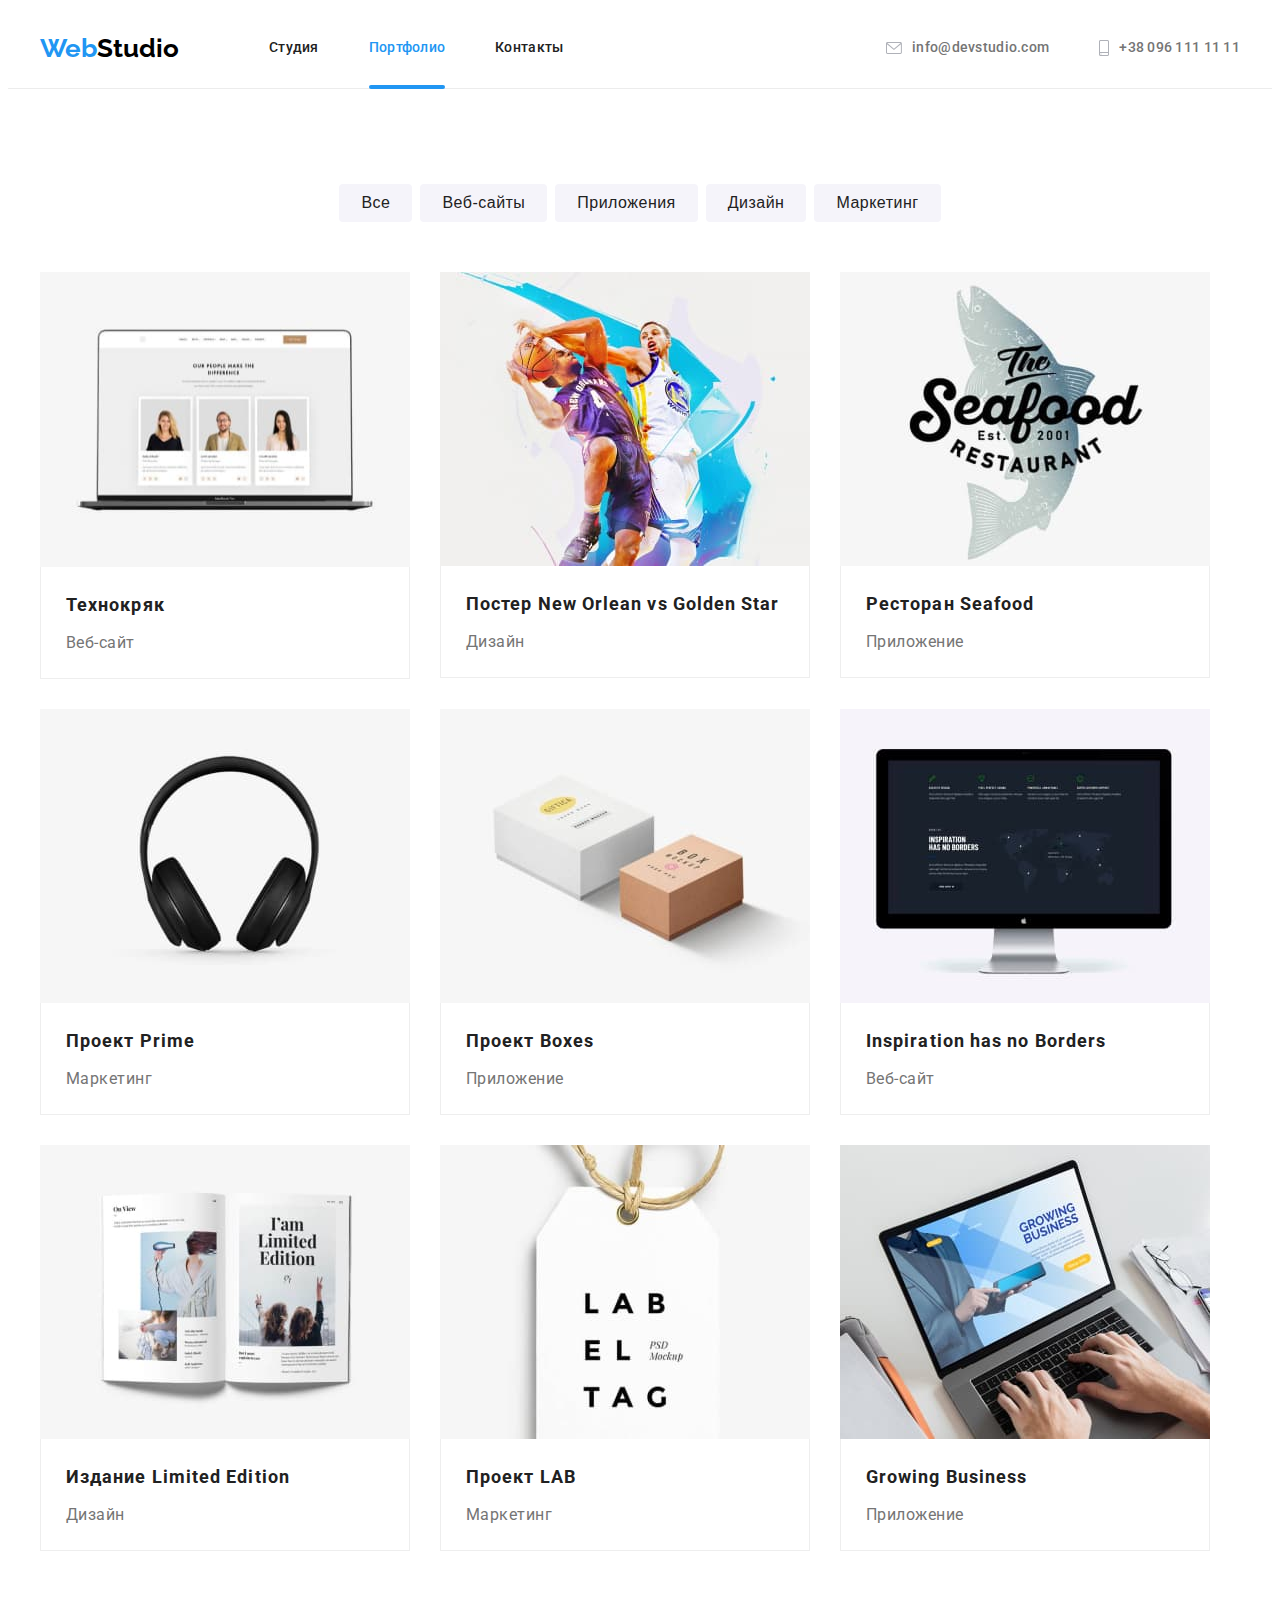
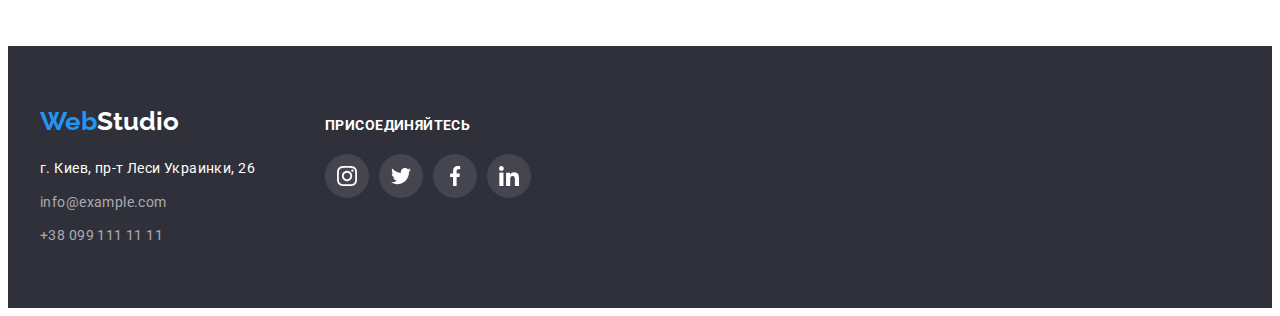
==== portfolio.html @ 3ff61175 "скопировала 5-ую" ====
<!DOCTYPE html>
<html lang="en">

<head>
    <meta charset="UTF-8">
    <meta http-equiv="X-UA-Compatible" content="IE=edge">
    <meta name="viewport" content="width=device-width, initial-scale=1.0">
    <title>WebStudio</title>
    <link rel="preconnect" href="https://fonts.gstatic.com">
    <link rel="stylesheet" href="https://cdnjs.cloudflare.com/ajax/libs/modern-normalize/1.0.0/modern-normalize.min.css" integrity="sha512-ISS7cAi1PEhQ8jnbJpJZMd29NlhNj4AWYyLOSp2CE/CsHxTCu+r+t0D2yoJudVrd0/8fTVPUVDzY5Tvli75u/g==" crossorigin="anonymous" />
    <link href="https://fonts.googleapis.com/css2?family=Raleway:wght@700&family=Roboto:wght@400;500;700;900&display=swap" rel="stylesheet">
    <link rel="stylesheet" href="./css/styles.css">
</head>

<body>
    <header class="header">
        <div class="navigation container">
            <nav>
                <ul class="list navigation">
                    <li><a class="logo link" lang="en" href="./index.html">Web<span class="logo-dark">Studio</span></a></li>
                    <li class="menu-left-side"><a class="link nav" href="./index.html">Студия</a></li>
                    <li class="menu-left-side"><a class="link current nav" href="./portfolio.html">Портфолио</a></li>
                    <li class="menu-left-side"><a class="link nav" href="">Контакты</a></li>
                </ul>
            </nav>
            <ul class="list navigation contacts">
                <li class="menu">

                    <a class="link upper-contacts" href="mailto:info@devstudio.com"> <svg width="16" height="12">
                        <use href="./images/sprite.svg#icon-envelope"></use>
                    </svg> <span class="text-nav">info@devstudio.com</span></a>
                </li>
                <li class="menu">

                    <a class="link upper-contacts" href="tel:+380961111111"><svg width="10" height="16">
                        <use href="./images/sprite.svg#icon-smartphone"></use>
                    </svg><span class="text-nav">+38 096 111 11 11</span></a></li>
            </ul>

        </div>

    </header>
    <main>
        <section class="portfolio-section">
            <div class="container">
                <h1 class="visually-hidden">Наши работы</h1>
                <ul class="btn-list list">
                    <li class="btn-list-item"><button class="filter-button" type="button">Все</button></li>
                    <li class="btn-list-item"><button class="filter-button" type="button">Веб-сайты</button></li>
                    <li class="btn-list-item"><button class="filter-button" type="button">Приложения</button></li>
                    <li class="btn-list-item"><button class="filter-button" type="button">Дизайн</button></li>
                    <li class="btn-list-item"><button class="filter-button" type="button">Маркетинг</button></li>
                </ul>
                <ul class="case-list list">
                    <li>
                        <a href="" class="por-card link">
                            <div class="overlay-wrap">
                                <p class="overlay-porcard">Технокряк это современная площадка распространения коронавируса. Компании используют эту платформу для цифрового шпионажа и атак на защищённые сервера конкурентов.</p>
                                <img src="./images/portfolio/img.jpg" width="370" height="295" alt="сайт с карточками про людей">
                            </div>
                            <div class="card-capture">
                                <h2 class="card-header-portfolio">Технокряк</h2>
                                <p class="card-text-portfolio">Веб-сайт</p>
                            </div>
                        </a>

                    </li>
                    <li>
                        <a href="" class="por-card link">
                            <div class="overlay-wrap">
                                <p class="overlay-porcard">Lorem ipsum dolor sit amet consectetur adipisicing elit. Amet totam perspiciatis laboriosam fuga voluptates.</p>
                                <img src="./images/portfolio/img-1.jpg" width="370" alt="двое играют в баскетбол">

                            </div>
                            <div class="card-capture">
                                <h2 class="card-header-portfolio">Постер New Orlean vs Golden Star</h2>
                                <p class="card-text-portfolio">Дизайн</p>
                            </div>
                        </a>

                    </li>
                    <li>
                        <a href="" class="por-card link">
                            <div class="overlay-wrap">
                                <p class="overlay-porcard">Lorem ipsum dolor sit amet consectetur adipisicing elit. Amet totam perspiciatis laboriosam fuga voluptates.</p>
                                <img src="./images/portfolio/img-2.jpg" width="370" alt="логотип с рыбой на заднем плане">
                            </div>
                            <div class="card-capture">
                                <h2 class="card-header-portfolio">Ресторан Seafood</h2>
                                <p class="card-text-portfolio">Приложение</p>
                            </div>
                        </a>

                    </li>
                    <li>
                        <a href="" class="por-card link">
                            <div class="overlay-wrap">
                                <p class="overlay-porcard">Lorem, ipsum dolor sit amet consectetur adipisicing elit. Tenetur obcaecati sunt laboriosam pariatur dolorem quaerat facilis quasi totam voluptates explicabo, aliquid debitis quod quia nobis nihil reprehenderit nostrum
                                    labore? Eligendi!</p>
                                <img src="./images/portfolio/img-3.jpg" width="370" alt="наушники">
                            </div>
                            <div class="card-capture">
                                <h2 class="card-header-portfolio">Проект Prime</h2>
                                <p class="card-text-portfolio">Маркетинг</p>
                            </div>
                        </a>

                    </li>
                    <li>
                        <a href="" class="por-card link">
                            <div class="overlay-wrap">
                                <p class="overlay-porcard">Lorem ipsum dolor sit amet consectetur, adipisicing elit. Labore accusantium, commodi perferendis doloremque, perspiciatis vero adipisci quam maiores eum ipsam repellendus doloribus quibusdam! Sed recusandae distinctio
                                    est voluptatem in a?</p>
                                <img src="./images/portfolio/img-4.jpg" width="370" alt="две коробки картонные">
                            </div>
                            <div class="card-capture">
                                <h2 class="card-header-portfolio">Проект Boxes</h2>
                                <p class="card-text-portfolio">Приложение</p>
                            </div>
                        </a>

                    </li>
                    <li>
                        <a href="" class="por-card link">
                            <div class="overlay-wrap">
                                <p class="overlay-porcard">Lorem, ipsum dolor sit amet consectetur adipisicing elit. Tenetur obcaecati sunt laboriosam pariatur dolorem quaerat facilis quasi totam voluptates explicabo, aliquid debitis quod quia nobis nihil reprehenderit nostrum</p>
                                <img src="./images/portfolio/img-5.jpg" width="370" alt="монитор с сайтом в темной теме">
                            </div>
                            <div class="card-capture">
                                <h2 class="card-header-portfolio">Inspiration has no Borders</h2>
                                <p class="card-text-portfolio">Веб-сайт</p>
                            </div>
                        </a>

                    </li>
                    <li>
                        <a href="" class="por-card link">
                            <div class="overlay-wrap">
                                <p class="overlay-porcard">Lorem, ipsum dolor sit amet consectetur adipisicing elit. Tenetur obcaecati sunt laboriosam pariatur dolorem quaerat facilis quasi totam voluptates explicabo, aliquid debitis quod quia nobis nihil reprehenderit nostrum
                                    labore? Eligendi!</p>
                                <img src="./images/portfolio/img-6.jpg" width="370" alt="глянцевый журнал">
                            </div>
                            <div class="card-capture">
                                <h2 class="card-header-portfolio">Издание Limited Edition</h2>
                                <p class="card-text-portfolio">Дизайн</p>
                            </div>
                        </a>


                    </li>
                    <li>
                        <a href="" class="por-card link">
                            <div class="overlay-wrap">
                                <p class="overlay-porcard">Lorem, ipsum dolor sit amet consectetur adipisicing elit. Tenetur obcaecati sunt laboriosam pariatur dolorem quaerat facilis quasi totam voluptates explicabo, aliquid debitis quod quia nobis nihil reprehenderit nostrum
                                    labore? Eligendi!</p>
                                <img src="./images/portfolio/img-7.jpg" width="370" alt="бирка с надписью лейбл">
                            </div>
                            <div class="card-capture">
                                <h2 class="card-header-portfolio">Проект LAB</h2>
                                <p class="card-text-portfolio">Маркетинг</p>
                            </div>
                        </a>


                    </li>
                    <li>
                        <a href="" class="por-card link">
                            <div class="overlay-wrap">
                                <p class="overlay-porcard">Lorem, ipsum dolor sit amet consectetur adipisicing elit. Tenetur obcaecati sunt laboriosam pariatur dolorem quaerat facilis quasi totam voluptates explicabo, aliquid debitis quod quia nobis nihil reprehenderit nostrum
                                    labore? Eligendi!</p>
                                <img src="./images/portfolio/img-8.jpg" width="370" alt="ноутбук и руки">

                            </div>
                            <div class="card-capture">
                                <h2 class="card-header-portfolio">Growing Business</h2>
                                <p class="card-text-portfolio">Приложение</p>
                            </div>
                        </a>

                    </li>
                </ul>
            </div>

        </section>
    </main>
    <footer class="footer-section">
        <div class="footer-position container">
            <div class="right-footer">
                <a lang="en" class="logo-down link" href="./index.html">Web<span class="logo-light">Studio</span></a>
                <address class="general-adress">
            <ul class="list ">
                <li class="address-item"><a class="link address" href="https://goo.gl/maps/BEkhHuZWLyBjJodx8" target="_blank" rel="noreferrer noopenerr" >г. Киев, пр-т Леси Украинки, 26</a></li>
                <li class="address-item"><a class="link bottom-contacts" href="mailto:info@example.com">info@example.com</a></li>
                <li class="address-item"><a class="link bottom-contacts" href="tel:+380991111111">+38 099 111 11 11</a></li>
            </ul>
                </address>
            </div>


            <div class="side-footer">
                <p class="call-action">Присоединяйтесь</p>
                <ul class="list socials-list-footer">
                    <li class="socials-footer-item">
                        <a href="" class="socials-icon-item-footer"><svg class="socials-icon" width="20" height="20"><use href="./images/sprite.svg#icon-instagram "></use></svg>
                        </a>
                    </li>
                    <li class="socials-footer-item">
                        <a href="" class="socials-icon-item-footer"><svg class="socials-icon" width="20" height="20"><use href="./images/sprite.svg#icon-twitter "></use></svg>
                        </a>
                    </li>
                    <li class="socials-footer-item">
                        <a href="" class="socials-icon-item-footer"><svg class="socials-icon" width="20" height="20"><use href="./images/sprite.svg#icon-facebook "></use></svg>
                        </a>
                    </li>
                    <li class="socials-footer-item">
                        <a href="" class="socials-icon-item-footer"><svg class="socials-icon" width="20" height="20"><use href="./images/sprite.svg#icon-linkedin "></use></svg>
                        </a>
                    </li>

                </ul>
            </div>
        </div>
    </footer>

</body>

</html>
---- css/styles.css ----
/* --- компоненты ---*/
        
         :root {
            --main-color: #212121;
            --second-color: #757575;
            --acent-color: #2196F3;
            --background-color-dark: #2F303A;
            --background-color-soft-gray: #F5F4FA;
            --button-hover-color: #188CE8;
            --white-font: #FFFFFF;
            --black-logo: #000000;
            --icon-color: #AFB1B8;
        }
        
        .visually-hidden {
            position: absolute !important;
            clip: rect(1px 1px 1px 1px);
            /* IE6, IE7 */
            clip: rect(1px, 1px, 1px, 1px);
            padding: 0 !important;
            border: 0 !important;
            height: 1px !important;
            width: 1px !important;
            overflow: hidden;
        }
        /*--- отменить стили по умолчанию ----*/
        
        h1,
        h2,
        h3,
        h4,
        h5,
        h6,
        p {
            margin: 0;
        }
        
        ul,
        ol {
            margin: 0;
            padding: 0;
        }
        
        img {
            display: block;
        }
        
        .general-adress {
            font-style: normal;
        }
        
        .list {
            list-style-type: none;
        }
        
        .link {
            text-decoration: none;
            color: inherit;
        }
        /*--- шрифты ---*/
        
        body {
            font-family: 'Roboto', sans-serif;
            color: var(--main-color);
        }
        
        .logo {
            font-family: 'Raleway', sans-serif;
            font-weight: 700;
            font-size: 26px;
            line-height: 1.19;
            color: var(--acent-color);
            margin-right: 90px;
            padding: 24px 0;
        }
        /* ========= STUDIO PAGE ========= */
        /* --- header --- */
        
        .header {
            border-bottom: 1px solid #ECECEC;
            display: block;
            /* position: fixed;
        width: 100%;
        background-color: var(--white-font);
        z-index: 10000; */
        }
        
        .navigation {
            display: flex;
            align-items: center;
        }
        
        .menu:not(:last-child) {
            margin-right: 50px;
        }
        
        .menu {
            display: flex;
            align-items: center;
        }
        
        .menu-left-side {
            display: flex;
            align-content: center;
            justify-content: center;
            position: relative;
        }
        
        .nav::after {
            content: "";
            width: 100%;
            height: 4px;
            border-radius: 2px;
            background-color: var(--acent-color);
            display: flex;
            position: absolute;
            margin-top: 29px;
            opacity: 0;
            transition: opacity 250ms cubic-bezier(0.4, 0, 0.2, 1);
        }
        
        .nav:hover::after {
            content: "";
            width: 100%;
            height: 4px;
            border-radius: 2px;
            background-color: var(--acent-color);
            display: flex;
            position: absolute;
            margin-top: 29px;
            opacity: 1;
        }
        
        .nav:focus::after {
            content: "";
            width: 100%;
            height: 4px;
            border-radius: 2px;
            background-color: var(--acent-color);
            display: flex;
            position: absolute;
            margin-top: 29px;
            opacity: 1;
        }
        
        .menu-left-side:not(:last-child) {
            margin-right: 50px;
        }
        
        .container {
            width: 1200px;
            margin: 0 auto;
            padding-left: 15px;
            padding-right: 15px;
        }
        
        .logo-dark {
            color: var(--black-logo);
        }
        
        .contacts {
            margin-left: auto;
        }
        
        .text-nav {
            margin-left: 10px;
        }
        
        .nav {
            font-weight: 500;
            font-size: 14px;
            line-height: 1.14;
            letter-spacing: 0.02em;
            padding-top: 32px;
            padding-bottom: 32px;
            display: block;
            transition: color 250ms cubic-bezier(0.4, 0, 0.2, 1);
        }
        
        .nav:hover,
        .nav:focus,
        .upper-contacts:hover,
        .upper-contacts:focus {
            color: var(--acent-color);
            fill: var(--acent-color);
        }
        
        .upper-contacts {
            font-weight: 500;
            font-size: 14px;
            line-height: 1.14;
            letter-spacing: 0.02em;
            color: var(--second-color);
            fill: var(--icon-color);
            padding-top: 32px;
            padding-bottom: 32px;
            display: flex;
            align-items: center;
            transition: color 250ms cubic-bezier(0.4, 0, 0.2, 1), fill 250ms cubic-bezier(0.4, 0, 0.2, 1);
        }
        
        .current {
            color: var(--acent-color);
        }
        
        .current::after {
            content: "";
            width: 100%;
            height: 4px;
            border-radius: 2px;
            background-color: var(--acent-color);
            display: flex;
            position: absolute;
            margin-top: 29px;
            opacity: 1;
        }
        /* --- main ---*/
        /* --- hero ---*/
        
        .hero-section {
            background-color: var(--background-color-dark);
            display: flex;
            justify-content: center;
            align-items: center;
            flex-direction: column;
            padding-bottom: 200px;
            padding-top: 200px;
            background-image: linear-gradient( rgba(47, 48, 58, 0.4), rgba(47, 48, 58, 0.4)), url("../images/big_bg.jpg");
        }
        
        .hero-h1 {
            font-weight: 900;
            font-size: 44px;
            line-height: 1.36;
            text-align: center;
            letter-spacing: 0.06em;
            text-transform: uppercase;
            color: var(--white-font);
            display: block;
            width: 690px;
            margin: 0 auto;
            margin-bottom: 30px;
        }
        
        .hero-button {
            background: var(--acent-color);
            box-shadow: 0px 4px 4px rgba(0, 0, 0, 0.15);
            border-radius: 4px;
            font-family: Roboto;
            font-weight: 700;
            font-size: 16px;
            line-height: 1.87;
            display: block;
            letter-spacing: 0.06em;
            color: var(--white-font);
            cursor: pointer;
            border: 0px;
            padding-bottom: 10px;
            padding-top: 10px;
            padding-right: 32px;
            padding-left: 32px;
            margin: 0 auto;
            transition: background-color 250ms cubic-bezier(0.4, 0, 0.2, 1), box-shadow 250ms cubic-bezier(0.4, 0, 0.2, 1);
        }
        
        .hero-button:hover,
        .hero-button:focus {
            background: var(--button-hover-color);
            box-shadow: 0px 4px 4px rgba(0, 0, 0, 0.15);
            border-radius: 4px;
            border: 0px;
        }
        /* --- features --- */
        
        .feature-icon-wrap {
            background-color: #F5F4FA;
            width: 270px;
            height: 120px;
            display: flex;
            justify-content: center;
            align-items: center;
            border-radius: 4px;
            margin-bottom: 30px;
        }
        
        .features-section {
            padding-top: 95px;
            padding-bottom: 95px;
        }
        
        .features-list {
            display: flex;
            margin-left: -30px;
        }
        
        .feature-item {
            width: 270px;
            margin-left: 30px;
            flex-basis: calc((100% - 120px) / 4);
        }
        /* .feature-item:not(:last-child) {
                margin-right: 30px;
            } */
        
        .features-header {
            display: flex;
            font-weight: 700;
            font-size: 14px;
            line-height: 1.14;
            letter-spacing: 0.03em;
            text-transform: uppercase;
            margin-bottom: 10px;
        }
        
        .features-text {
            display: flex;
            font-size: 14px;
            line-height: 1.71;
            letter-spacing: 0.03em;
            color: var(--second-color);
        }
        /* --- we-do --- */
        
        .we-do-card {
            position: relative;
            display: flex;
            align-items: flex-end;
        }
        
        .we-do-capture {
            position: absolute;
            color: var(--white-font);
            text-transform: uppercase;
            font-weight: 700;
            font-size: 14px;
            line-height: 1.14;
            letter-spacing: 0.03em;
            background: rgba(47, 48, 58, 0.8);
            width: 100%;
            height: 70px;
            display: flex;
            align-items: center;
            justify-content: center;
        }
        
        .wedo-section {
            padding-bottom: 95px;
        }
        
        .headline-section {
            font-weight: 700;
            font-size: 36px;
            line-height: 1.17;
            text-align: center;
            letter-spacing: 0.03em;
            margin-bottom: 50px;
        }
        
        .wedo-img {
            display: flex;
            flex-wrap: wrap;
            justify-content: space-between;
        }
        /* --- team--- */
        
        .socials-list {
            display: flex;
            align-items: center;
            justify-content: space-between;
        }
        
        .socials-icon-wrap:not(:last-child) {
            margin-right: 10px;
        }
        
        .socials-icon-item {
            display: flex;
            align-items: center;
            justify-content: center;
            border-radius: 50%;
            width: 44px;
            height: 44px;
            background-color: var(--white-font);
            fill: var(--icon-color);
            transition: fill 250ms cubic-bezier(0.4, 0, 0.2, 1), background-color 250ms cubic-bezier(0.4, 0, 0.2, 1);
        }
        
        .socials-icon-item:hover,
        .socials-icon-item:focus,
        .socials-icon-item-footer:focus,
        .socials-icon-item-footer:hover {
            background-color: var(--acent-color);
            fill: var(--white-font);
            cursor: pointer;
        }
        
        .team-section {
            background-color: var(--background-color-soft-gray);
            padding-top: 95px;
            padding-bottom: 95px;
        }
        
        .team-list {
            display: flex;
            /* justify-content: space-between; */
            margin-left: -30px;
            width: 1170px;
        }
        
        .team-card {
            background: var(--white-font);
            box-shadow: 0px 1px 3px rgba(0, 0, 0, 0.12), 0px 1px 1px rgba(0, 0, 0, 0.14), 0px 2px 1px rgba(0, 0, 0, 0.2);
            border-radius: 0px 0px 4px 4px;
            margin-left: 30px;
            flex-basis: calc((100% - 120px) / 4);
        }
        
        .card-header {
            font-weight: 500;
            font-size: 16px;
            line-height: 1.19;
            letter-spacing: 0.03em;
            text-align: center;
            margin-bottom: 10px;
        }
        
        .team-capture {
            padding-bottom: 30px;
            padding-top: 30px;
            padding-right: 32px;
            padding-left: 32px;
        }
        
        .card-text {
            font-size: 16px;
            line-height: 1.19;
            letter-spacing: 0.03em;
            color: var(--second-color);
            text-align: center;
            margin-bottom: 16px;
        }
        /*----clients----*/
        
        .clients-section {
            padding-bottom: 95px;
            padding-top: 95px;
        }
        /* .clients-list-item {
    width: 170px;
    height: 90px;
    border: 1px solid #AFB1B8;
    border-radius: 4px;
    align-items: center;
    justify-content: center;
    display: flex;
    fill: var(--icon-color);
} */
        
        .clients-list-item:not(:last-child) {
            margin-right: 30px;
        }
        
        .clients-list-link:focus,
        .clients-list-link:hover {
            border: 1px solid var(--acent-color);
            cursor: pointer;
            fill: var(--acent-color);
        }
        
        .clients-list-link {
            width: 170px;
            height: 90px;
            border: 1px solid #AFB1B8;
            border-radius: 4px;
            align-items: center;
            justify-content: center;
            display: flex;
            fill: var(--icon-color);
            transition: border 250ms cubic-bezier(0.4, 0, 0.2, 1), fill 250ms cubic-bezier(0.4, 0, 0.2, 1);
        }
        
        .clients-list {
            display: flex;
            align-items: center;
        }
        /* --- footer --- */
        
        .footer-section {
            padding-top: 60px;
            padding-bottom: 60px;
            background-color: var(--background-color-dark);
        }
        
        .logo-light {
            color: var(--white-font);
        }
        
        .logo-down {
            font-family: 'Raleway', sans-serif;
            font-weight: 700;
            font-size: 26px;
            line-height: 1.19;
            color: var(--acent-color);
            margin-bottom: 20px;
            display: block;
        }
        
        .address-item:not(:last-child) {
            margin-bottom: 10px;
        }
        
        .address {
            font-size: 14px;
            line-height: 1.71;
            letter-spacing: 0.03em;
            color: var(--white-font);
            transition: color 250ms cubic-bezier(0.4, 0, 0.2, 1);
        }
        
        .bottom-contacts {
            font-size: 14px;
            line-height: 1.71;
            letter-spacing: 0.03em;
            color: rgba(255, 255, 255, 0.6);
            transition: color 250ms cubic-bezier(0.4, 0, 0.2, 1);
        }
        
        .address:focus,
        .bottom-contacts:focus,
        .address:hover,
        .bottom-contacts:hover {
            color: var(--acent-color);
        }
        
        .side-footer {
            margin-left: 70px;
        }
        
        .call-action {
            color: var(--white-font);
            text-transform: uppercase;
            font-weight: 700;
            font-size: 14px;
            letter-spacing: 0.03em;
            line-height: 1.14;
            margin-bottom: 20px;
        }
        
        .socials-list-footer {
            display: flex;
            align-items: center;
        }
        
        .footer-position {
            display: flex;
            align-items: baseline;
        }
        
        .socials-icon-item-footer {
            fill: var(--white-font);
            display: flex;
            align-items: center;
            justify-content: center;
            width: 44px;
            height: 44px;
            border-radius: 50%;
            background-color: rgba(255, 255, 255, 0.1);
            transition: background-color 250ms cubic-bezier(0.4, 0, 0.2, 1);
        }
        
        .socials-footer-item:not(:last-child) {
            margin-right: 10px;
        }
        /* ========= PORTFOLIO PAGE ========= */
        /* хэдер и футер скопированы
            переместила только класс - current */
        
        .portfolio-section {
            padding-bottom: 95px;
            padding-top: 95px;
        }
        /* кнопки сверху */
        
        .filter-button {
            font-weight: 500;
            font-size: 16px;
            line-height: 1.62;
            text-align: center;
            letter-spacing: 0.03em;
            color: var(--main-color);
            background-color: var(--background-color-soft-gray);
            border-radius: 4px;
            cursor: pointer;
            border: 0px;
            padding-top: 6px;
            padding-bottom: 6px;
            padding-left: 22px;
            padding-right: 22px;
            transition: color 250ms cubic-bezier(0.4, 0, 0.2, 1), background-color 250ms cubic-bezier(0.4, 0, 0.2, 1), box-shadow 250ms cubic-bezier(0.4, 0, 0.2, 1);
        }
        
        .btn-list {
            display: flex;
            justify-content: center;
            margin-bottom: 50px;
        }
        
        .btn-list-item:not(:last-child) {
            margin-right: 8px;
        }
        
        .filter-button:hover,
        .filter-button:focus {
            background-color: var(--acent-color);
            color: var(--white-font);
            box-shadow: 0px 3px 1px rgba(0, 0, 0, 0.1), 0px 1px 2px rgba(0, 0, 0, 0.08), 0px 2px 2px rgba(0, 0, 0, 0.12);
        }
        /* карточка */
        
        .case-list {
            display: flex;
            flex-wrap: wrap;
            margin-top: -30px;
            margin-left: -30px;
            flex-basis: calc(100% / 3 - 30px)
        }
        
        .por-card {
            margin-left: 30px;
            margin-top: 30px;
            display: block;
            box-shadow: none;
            transition: box-shadow 250ms cubic-bezier(0.4, 0, 0.2, 1);
        }
        
        .por-card:hover,
        .por-card:focus {
            box-shadow: 0px 1px 1px rgba(0, 0, 0, 0.12), 0px 4px 4px rgba(0, 0, 0, 0.06), 1px 4px 6px rgba(0, 0, 0, 0.16);
            cursor: pointer;
        }
        
        .por-card:hover .overlay-porcard,
        .por-card:focus .overlay-porcard {
            transform: translateY(0%);
        }
        
        .card-capture {
            padding-left: 25px;
            padding-bottom: 20px;
            border: 1px solid #EEEEEE;
            border-top: none;
            padding-top: 20px;
            padding-right: 25px;
        }
        
        .card-header-portfolio {
            font-weight: 700;
            font-size: 18px;
            line-height: 2;
            letter-spacing: 0.06em;
            margin-bottom: 5px;
        }
        
        .card-text-portfolio {
            font-size: 16px;
            line-height: 1.87;
            letter-spacing: 0.03em;
            color: var(--second-color);
        }
        /* overlay */
        
        .overlay-wrap {
            position: relative;
            overflow: hidden;
        }
        
        .overlay-porcard {
            position: absolute;
            top: 0;
            left: 0;
            overflow: auto;
            background: rgba(33, 150, 243, 0.9);
            color: var(--white-font);
            padding-left: 24px;
            padding-right: 24px;
            padding-top: 60px;
            padding-bottom: 10px;
            font-size: 18px;
            line-height: 1.56;
            letter-spacing: 0.03em;
            height: 100%;
            transform: translateY(100%);
            transition: transform 250ms cubic-bezier(0.4, 0, 0.2, 1);
        }
        /* .card-case:not(:nth-last-child(-n + 3)) {
                margin-bottom: 30px;
            } */
        /*=======MODAL========*/
        
        .backdrop {
            position: fixed;
            top: 0;
            left: 0;
            width: 100vw;
            height: 100vh;
            background: rgba(0, 0, 0, 0.2);
            transition: opacity 250ms cubic-bezier(0.4, 0, 0.2, 1), visibility 250ms cubic-bezier(0.4, 0, 0.2, 1);
        }
        
        .hero-modal {
            position: absolute;
            top: 50%;
            left: 50%;
            transform: translate(-50%, -50%);
            width: 528px;
            height: 580px;
            background-color: var(--white-font);
            border-radius: 4px;
            box-shadow: 0px 1px 3px rgba(0, 0, 0, 0.12), 0px 1px 1px rgba(0, 0, 0, 0.14), 0px 2px 1px rgba(0, 0, 0, 0.2);
        }
        
        .modal-close {
            background-color: var(--white-font);
            border: 1px solid rgba(0, 0, 0, 0.1);
            border-radius: 50%;
            width: 30px;
            height: 30px;
            position: absolute;
            top: 8px;
            right: 8px;
            cursor: pointer;
        }
        
        .close-icon {
            display: flex;
            align-items: center;
            justify-items: center;
        }
        
        .is-hidden {
            opacity: 0;
            visibility: hidden;
            pointer-events: none;
        }
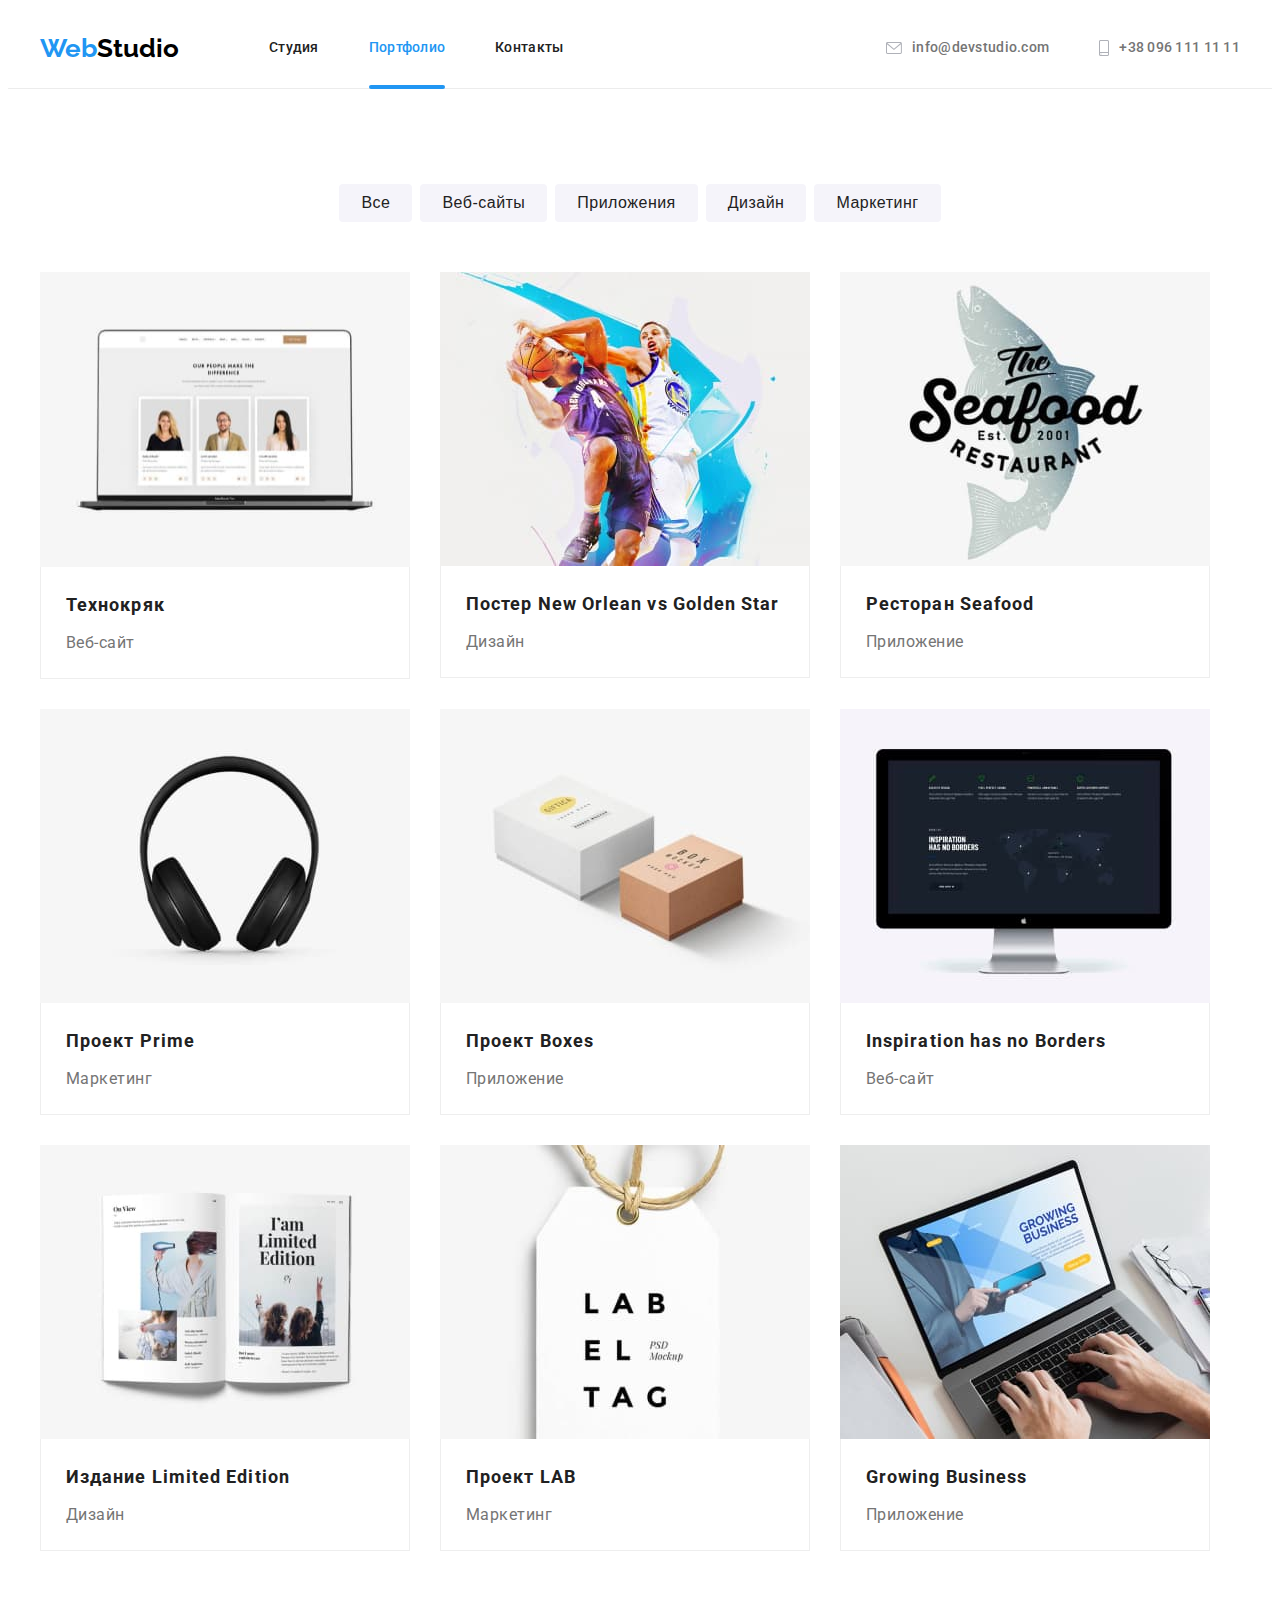
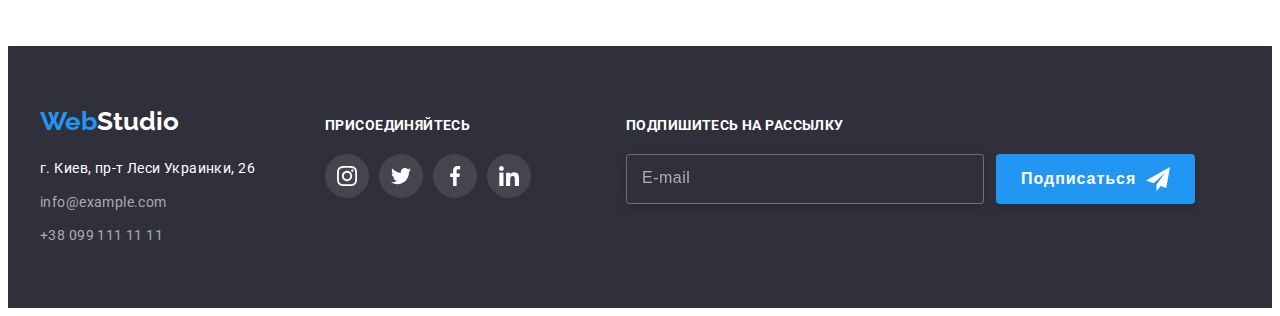
==== commit 334bf003: "ошибки формы исправлены" ====
--- a/portfolio.html
+++ b/portfolio.html
@@ -216,8 +216,18 @@
                         <a href="" class="socials-icon-item-footer"><svg class="socials-icon" width="20" height="20"><use href="./images/sprite.svg#icon-linkedin "></use></svg>
                         </a>
                     </li>
-
-                </ul>
+                </ul>
+            </div>
+            <div class="form-side">
+                <p class="form-call">Подпишитесь на рассылку
+                </p>
+                <form action="#" class="subsc-form">
+                    <input required minlength="5" type="email" name="mail-for-subscribe" placeholder="E-mail" class="subsc-input">
+                    <button type="submit" class="subsc-btn">
+                        Подписаться
+                        <svg class="send-icon" width="24" height="24"><use href="./images/sprite.svg#icon-send"></use></svg>
+                    </button>
+                </form>
             </div>
         </div>
     </footer>
--- a/css/styles.css
+++ b/css/styles.css
@@ -1,451 +1,451 @@
-        /* --- компоненты ---*/
-        
-         :root {
-            --main-color: #212121;
-            --second-color: #757575;
-            --acent-color: #2196F3;
-            --background-color-dark: #2F303A;
-            --background-color-soft-gray: #F5F4FA;
-            --button-hover-color: #188CE8;
-            --white-font: #FFFFFF;
-            --black-logo: #000000;
-            --icon-color: #AFB1B8;
-        }
-        
-        .visually-hidden {
-            position: absolute !important;
-            clip: rect(1px 1px 1px 1px);
-            /* IE6, IE7 */
-            clip: rect(1px, 1px, 1px, 1px);
-            padding: 0 !important;
-            border: 0 !important;
-            height: 1px !important;
-            width: 1px !important;
-            overflow: hidden;
-        }
-        /*--- отменить стили по умолчанию ----*/
-        
-        h1,
-        h2,
-        h3,
-        h4,
-        h5,
-        h6,
-        p {
-            margin: 0;
-        }
-        
-        ul,
-        ol {
-            margin: 0;
-            padding: 0;
-        }
-        
-        img {
-            display: block;
-        }
-        
-        .general-adress {
-            font-style: normal;
-        }
-        
-        .list {
-            list-style-type: none;
-        }
-        
-        .link {
-            text-decoration: none;
-            color: inherit;
-        }
-        /*--- шрифты ---*/
-        
-        body {
-            font-family: 'Roboto', sans-serif;
-            color: var(--main-color);
-        }
-        
-        .logo {
-            font-family: 'Raleway', sans-serif;
-            font-weight: 700;
-            font-size: 26px;
-            line-height: 1.19;
-            color: var(--acent-color);
-            margin-right: 90px;
-            padding: 24px 0;
-        }
-        /* ========= STUDIO PAGE ========= */
-        /* --- header --- */
-        
-        .header {
-            border-bottom: 1px solid #ECECEC;
-            display: block;
-            /* position: fixed;
+            /* --- компоненты ---*/
+            
+             :root {
+                --main-color: #212121;
+                --second-color: #757575;
+                --acent-color: #2196F3;
+                --background-color-dark: #2F303A;
+                --background-color-soft-gray: #F5F4FA;
+                --button-hover-color: #188CE8;
+                --white-font: #FFFFFF;
+                --black-logo: #000000;
+                --icon-color: #AFB1B8;
+            }
+            
+            .visually-hidden {
+                position: absolute !important;
+                clip: rect(1px 1px 1px 1px);
+                /* IE6, IE7 */
+                clip: rect(1px, 1px, 1px, 1px);
+                padding: 0 !important;
+                border: 0 !important;
+                height: 1px !important;
+                width: 1px !important;
+                overflow: hidden;
+            }
+            /*--- отменить стили по умолчанию ----*/
+            
+            h1,
+            h2,
+            h3,
+            h4,
+            h5,
+            h6,
+            p {
+                margin: 0;
+            }
+            
+            ul,
+            ol {
+                margin: 0;
+                padding: 0;
+            }
+            
+            img {
+                display: block;
+            }
+            
+            .general-adress {
+                font-style: normal;
+            }
+            
+            .list {
+                list-style-type: none;
+            }
+            
+            .link {
+                text-decoration: none;
+                color: inherit;
+            }
+            /*--- шрифты ---*/
+            
+            body {
+                font-family: 'Roboto', sans-serif;
+                color: var(--main-color);
+            }
+            
+            .logo {
+                font-family: 'Raleway', sans-serif;
+                font-weight: 700;
+                font-size: 26px;
+                line-height: 1.19;
+                color: var(--acent-color);
+                margin-right: 90px;
+                padding: 24px 0;
+            }
+            /* ========= STUDIO PAGE ========= */
+            /* --- header --- */
+            
+            .header {
+                border-bottom: 1px solid #ECECEC;
+                display: block;
+                /* position: fixed;
         width: 100%;
         background-color: var(--white-font);
         z-index: 10000; */
-        }
-        
-        .navigation {
-            display: flex;
-            align-items: center;
-        }
-        
-        .menu:not(:last-child) {
-            margin-right: 50px;
-        }
-        
-        .menu {
-            display: flex;
-            align-items: center;
-        }
-        
-        .menu-left-side {
-            display: flex;
-            align-content: center;
-            justify-content: center;
-            position: relative;
-        }
-        
-        .nav::after {
-            content: "";
-            width: 100%;
-            height: 4px;
-            border-radius: 2px;
-            background-color: var(--acent-color);
-            display: flex;
-            position: absolute;
-            margin-top: 29px;
-            opacity: 0;
-            transition: opacity 250ms cubic-bezier(0.4, 0, 0.2, 1);
-        }
-        
-        .nav:hover::after {
-            content: "";
-            width: 100%;
-            height: 4px;
-            border-radius: 2px;
-            background-color: var(--acent-color);
-            display: flex;
-            position: absolute;
-            margin-top: 29px;
-            opacity: 1;
-        }
-        
-        .nav:focus::after {
-            content: "";
-            width: 100%;
-            height: 4px;
-            border-radius: 2px;
-            background-color: var(--acent-color);
-            display: flex;
-            position: absolute;
-            margin-top: 29px;
-            opacity: 1;
-        }
-        
-        .menu-left-side:not(:last-child) {
-            margin-right: 50px;
-        }
-        
-        .container {
-            width: 1200px;
-            margin: 0 auto;
-            padding-left: 15px;
-            padding-right: 15px;
-        }
-        
-        .logo-dark {
-            color: var(--black-logo);
-        }
-        
-        .contacts {
-            margin-left: auto;
-        }
-        
-        .text-nav {
-            margin-left: 10px;
-        }
-        
-        .nav {
-            font-weight: 500;
-            font-size: 14px;
-            line-height: 1.14;
-            letter-spacing: 0.02em;
-            padding-top: 32px;
-            padding-bottom: 32px;
-            display: block;
-            transition: color 250ms cubic-bezier(0.4, 0, 0.2, 1);
-        }
-        
-        .nav:hover,
-        .nav:focus,
-        .upper-contacts:hover,
-        .upper-contacts:focus {
-            color: var(--acent-color);
-            fill: var(--acent-color);
-        }
-        
-        .upper-contacts {
-            font-weight: 500;
-            font-size: 14px;
-            line-height: 1.14;
-            letter-spacing: 0.02em;
-            color: var(--second-color);
-            fill: var(--icon-color);
-            padding-top: 32px;
-            padding-bottom: 32px;
-            display: flex;
-            align-items: center;
-            transition: color 250ms cubic-bezier(0.4, 0, 0.2, 1), fill 250ms cubic-bezier(0.4, 0, 0.2, 1);
-        }
-        
-        .current {
-            color: var(--acent-color);
-        }
-        
-        .current::after {
-            content: "";
-            width: 100%;
-            height: 4px;
-            border-radius: 2px;
-            background-color: var(--acent-color);
-            display: flex;
-            position: absolute;
-            margin-top: 29px;
-            opacity: 1;
-        }
-        /* --- main ---*/
-        /* --- hero ---*/
-        
-        .hero-section {
-            background-color: var(--background-color-dark);
-            display: flex;
-            justify-content: center;
-            align-items: center;
-            flex-direction: column;
-            padding-bottom: 200px;
-            padding-top: 200px;
-            background-image: linear-gradient( rgba(47, 48, 58, 0.4), rgba(47, 48, 58, 0.4)), url("../images/big_bg.jpg");
-        }
-        
-        .hero-h1 {
-            font-weight: 900;
-            font-size: 44px;
-            line-height: 1.36;
-            text-align: center;
-            letter-spacing: 0.06em;
-            text-transform: uppercase;
-            color: var(--white-font);
-            display: block;
-            width: 690px;
-            margin: 0 auto;
-            margin-bottom: 30px;
-        }
-        
-        .hero-button {
-            background: var(--acent-color);
-            box-shadow: 0px 4px 4px rgba(0, 0, 0, 0.15);
-            border-radius: 4px;
-            font-family: Roboto;
-            font-weight: 700;
-            font-size: 16px;
-            line-height: 1.87;
-            display: block;
-            letter-spacing: 0.06em;
-            color: var(--white-font);
-            cursor: pointer;
-            border: 0px;
-            padding-bottom: 10px;
-            padding-top: 10px;
-            padding-right: 32px;
-            padding-left: 32px;
-            margin: 0 auto;
-            transition: background-color 250ms cubic-bezier(0.4, 0, 0.2, 1), box-shadow 250ms cubic-bezier(0.4, 0, 0.2, 1);
-        }
-        
-        .hero-button:hover,
-        .hero-button:focus {
-            background: var(--button-hover-color);
-            box-shadow: 0px 4px 4px rgba(0, 0, 0, 0.15);
-            border-radius: 4px;
-            border: 0px;
-        }
-        /* --- features --- */
-        
-        .feature-icon-wrap {
-            background-color: #F5F4FA;
-            width: 270px;
-            height: 120px;
-            display: flex;
-            justify-content: center;
-            align-items: center;
-            border-radius: 4px;
-            margin-bottom: 30px;
-        }
-        
-        .features-section {
-            padding-top: 95px;
-            padding-bottom: 95px;
-        }
-        
-        .features-list {
-            display: flex;
-            margin-left: -30px;
-        }
-        
-        .feature-item {
-            width: 270px;
-            margin-left: 30px;
-            flex-basis: calc((100% - 120px) / 4);
-        }
-        /* .feature-item:not(:last-child) {
+            }
+            
+            .navigation {
+                display: flex;
+                align-items: center;
+            }
+            
+            .menu:not(:last-child) {
+                margin-right: 50px;
+            }
+            
+            .menu {
+                display: flex;
+                align-items: center;
+            }
+            
+            .menu-left-side {
+                display: flex;
+                align-content: center;
+                justify-content: center;
+                position: relative;
+            }
+            
+            .nav::after {
+                content: "";
+                width: 100%;
+                height: 4px;
+                border-radius: 2px;
+                background-color: var(--acent-color);
+                display: flex;
+                position: absolute;
+                margin-top: 29px;
+                opacity: 0;
+                transition: opacity 250ms cubic-bezier(0.4, 0, 0.2, 1);
+            }
+            
+            .nav:hover::after {
+                content: "";
+                width: 100%;
+                height: 4px;
+                border-radius: 2px;
+                background-color: var(--acent-color);
+                display: flex;
+                position: absolute;
+                margin-top: 29px;
+                opacity: 1;
+            }
+            
+            .nav:focus::after {
+                content: "";
+                width: 100%;
+                height: 4px;
+                border-radius: 2px;
+                background-color: var(--acent-color);
+                display: flex;
+                position: absolute;
+                margin-top: 29px;
+                opacity: 1;
+            }
+            
+            .menu-left-side:not(:last-child) {
+                margin-right: 50px;
+            }
+            
+            .container {
+                width: 1200px;
+                margin: 0 auto;
+                padding-left: 15px;
+                padding-right: 15px;
+            }
+            
+            .logo-dark {
+                color: var(--black-logo);
+            }
+            
+            .contacts {
+                margin-left: auto;
+            }
+            
+            .text-nav {
+                margin-left: 10px;
+            }
+            
+            .nav {
+                font-weight: 500;
+                font-size: 14px;
+                line-height: 1.14;
+                letter-spacing: 0.02em;
+                padding-top: 32px;
+                padding-bottom: 32px;
+                display: block;
+                transition: color 250ms cubic-bezier(0.4, 0, 0.2, 1);
+            }
+            
+            .nav:hover,
+            .nav:focus,
+            .upper-contacts:hover,
+            .upper-contacts:focus {
+                color: var(--acent-color);
+                fill: var(--acent-color);
+            }
+            
+            .upper-contacts {
+                font-weight: 500;
+                font-size: 14px;
+                line-height: 1.14;
+                letter-spacing: 0.02em;
+                color: var(--second-color);
+                fill: var(--icon-color);
+                padding-top: 32px;
+                padding-bottom: 32px;
+                display: flex;
+                align-items: center;
+                transition: color 250ms cubic-bezier(0.4, 0, 0.2, 1), fill 250ms cubic-bezier(0.4, 0, 0.2, 1);
+            }
+            
+            .current {
+                color: var(--acent-color);
+            }
+            
+            .current::after {
+                content: "";
+                width: 100%;
+                height: 4px;
+                border-radius: 2px;
+                background-color: var(--acent-color);
+                display: flex;
+                position: absolute;
+                margin-top: 29px;
+                opacity: 1;
+            }
+            /* --- main ---*/
+            /* --- hero ---*/
+            
+            .hero-section {
+                background-color: var(--background-color-dark);
+                padding-bottom: 200px;
+                padding-top: 200px;
+                width: 100%;
+                height: 600px;
+                background-image: linear-gradient( rgba(47, 48, 58, 0.4), rgba(47, 48, 58, 0.4)), url("../images/big_bg.jpg");
+                background-repeat: no-repeat;
+                background-position: center;
+            }
+            
+            .hero-h1 {
+                font-weight: 900;
+                font-size: 44px;
+                line-height: 1.36;
+                text-align: center;
+                letter-spacing: 0.06em;
+                text-transform: uppercase;
+                color: var(--white-font);
+                width: 696px;
+                margin: 0 auto;
+                margin-bottom: 30px;
+            }
+            
+            .hero-button {
+                background: var(--acent-color);
+                box-shadow: 0px 4px 4px rgba(0, 0, 0, 0.15);
+                border-radius: 4px;
+                font-weight: 700;
+                font-size: 16px;
+                line-height: 1.87;
+                letter-spacing: 0.06em;
+                color: var(--white-font);
+                cursor: pointer;
+                border: 0px;
+                padding-bottom: 10px;
+                padding-top: 10px;
+                padding-right: 30px;
+                padding-left: 30px;
+                display: block;
+                margin: 0 auto;
+                width: 200px;
+                height: 50px;
+                transition: background-color 250ms cubic-bezier(0.4, 0, 0.2, 1), box-shadow 250ms cubic-bezier(0.4, 0, 0.2, 1);
+            }
+            
+            .hero-button:hover,
+            .hero-button:focus {
+                background: var(--button-hover-color);
+                box-shadow: 0px 4px 4px rgba(0, 0, 0, 0.15);
+                border-radius: 4px;
+                border: 0px;
+            }
+            /* --- features --- */
+            
+            .feature-icon-wrap {
+                background-color: #F5F4FA;
+                width: 270px;
+                height: 120px;
+                display: flex;
+                justify-content: center;
+                align-items: center;
+                border-radius: 4px;
+                margin-bottom: 30px;
+            }
+            
+            .features-section {
+                padding-top: 95px;
+                padding-bottom: 95px;
+            }
+            
+            .features-list {
+                display: flex;
+                margin-left: -30px;
+            }
+            
+            .feature-item {
+                width: 270px;
+                margin-left: 30px;
+                flex-basis: calc((100% - 120px) / 4);
+            }
+            /* .feature-item:not(:last-child) {
                 margin-right: 30px;
             } */
-        
-        .features-header {
-            display: flex;
-            font-weight: 700;
-            font-size: 14px;
-            line-height: 1.14;
-            letter-spacing: 0.03em;
-            text-transform: uppercase;
-            margin-bottom: 10px;
-        }
-        
-        .features-text {
-            display: flex;
-            font-size: 14px;
-            line-height: 1.71;
-            letter-spacing: 0.03em;
-            color: var(--second-color);
-        }
-        /* --- we-do --- */
-        
-        .we-do-card {
-            position: relative;
-            display: flex;
-            align-items: flex-end;
-        }
-        
-        .we-do-capture {
-            position: absolute;
-            color: var(--white-font);
-            text-transform: uppercase;
-            font-weight: 700;
-            font-size: 14px;
-            line-height: 1.14;
-            letter-spacing: 0.03em;
-            background: rgba(47, 48, 58, 0.8);
-            width: 100%;
-            height: 70px;
-            display: flex;
-            align-items: center;
-            justify-content: center;
-        }
-        
-        .wedo-section {
-            padding-bottom: 95px;
-        }
-        
-        .headline-section {
-            font-weight: 700;
-            font-size: 36px;
-            line-height: 1.17;
-            text-align: center;
-            letter-spacing: 0.03em;
-            margin-bottom: 50px;
-        }
-        
-        .wedo-img {
-            display: flex;
-            flex-wrap: wrap;
-            justify-content: space-between;
-        }
-        /* --- team--- */
-        
-        .socials-list {
-            display: flex;
-            align-items: center;
-            justify-content: space-between;
-        }
-        
-        .socials-icon-wrap:not(:last-child) {
-            margin-right: 10px;
-        }
-        
-        .socials-icon-item {
-            display: flex;
-            align-items: center;
-            justify-content: center;
-            border-radius: 50%;
-            width: 44px;
-            height: 44px;
-            background-color: var(--white-font);
-            fill: var(--icon-color);
-            transition: fill 250ms cubic-bezier(0.4, 0, 0.2, 1), background-color 250ms cubic-bezier(0.4, 0, 0.2, 1);
-        }
-        
-        .socials-icon-item:hover,
-        .socials-icon-item:focus,
-        .socials-icon-item-footer:focus,
-        .socials-icon-item-footer:hover {
-            background-color: var(--acent-color);
-            fill: var(--white-font);
-            cursor: pointer;
-        }
-        
-        .team-section {
-            background-color: var(--background-color-soft-gray);
-            padding-top: 95px;
-            padding-bottom: 95px;
-        }
-        
-        .team-list {
-            display: flex;
-            /* justify-content: space-between; */
-            margin-left: -30px;
-            width: 1170px;
-        }
-        
-        .team-card {
-            background: var(--white-font);
-            box-shadow: 0px 1px 3px rgba(0, 0, 0, 0.12), 0px 1px 1px rgba(0, 0, 0, 0.14), 0px 2px 1px rgba(0, 0, 0, 0.2);
-            border-radius: 0px 0px 4px 4px;
-            margin-left: 30px;
-            flex-basis: calc((100% - 120px) / 4);
-        }
-        
-        .card-header {
-            font-weight: 500;
-            font-size: 16px;
-            line-height: 1.19;
-            letter-spacing: 0.03em;
-            text-align: center;
-            margin-bottom: 10px;
-        }
-        
-        .team-capture {
-            padding-bottom: 30px;
-            padding-top: 30px;
-            padding-right: 32px;
-            padding-left: 32px;
-        }
-        
-        .card-text {
-            font-size: 16px;
-            line-height: 1.19;
-            letter-spacing: 0.03em;
-            color: var(--second-color);
-            text-align: center;
-            margin-bottom: 16px;
-        }
-        /*----clients----*/
-        
-        .clients-section {
-            padding-bottom: 95px;
-            padding-top: 95px;
-        }
-        /* .clients-list-item {
+            
+            .features-header {
+                display: flex;
+                font-weight: 700;
+                font-size: 14px;
+                line-height: 1.14;
+                letter-spacing: 0.03em;
+                text-transform: uppercase;
+                margin-bottom: 10px;
+            }
+            
+            .features-text {
+                display: flex;
+                font-size: 14px;
+                line-height: 1.71;
+                letter-spacing: 0.03em;
+                color: var(--second-color);
+            }
+            /* --- we-do --- */
+            
+            .we-do-card {
+                position: relative;
+                display: flex;
+                align-items: flex-end;
+            }
+            
+            .we-do-capture {
+                position: absolute;
+                color: var(--white-font);
+                text-transform: uppercase;
+                font-weight: 700;
+                font-size: 14px;
+                line-height: 1.14;
+                letter-spacing: 0.03em;
+                background: rgba(47, 48, 58, 0.8);
+                width: 100%;
+                height: 70px;
+                display: flex;
+                align-items: center;
+                justify-content: center;
+            }
+            
+            .wedo-section {
+                padding-bottom: 95px;
+            }
+            
+            .headline-section {
+                font-weight: 700;
+                font-size: 36px;
+                line-height: 1.17;
+                text-align: center;
+                letter-spacing: 0.03em;
+                margin-bottom: 50px;
+            }
+            
+            .wedo-img {
+                display: flex;
+                flex-wrap: wrap;
+                justify-content: space-between;
+            }
+            /* --- team--- */
+            
+            .socials-list {
+                display: flex;
+                align-items: center;
+                justify-content: space-between;
+            }
+            
+            .socials-icon-wrap:not(:last-child) {
+                margin-right: 10px;
+            }
+            
+            .socials-icon-item {
+                display: flex;
+                align-items: center;
+                justify-content: center;
+                border-radius: 50%;
+                width: 44px;
+                height: 44px;
+                background-color: var(--white-font);
+                fill: var(--icon-color);
+                transition: fill 250ms cubic-bezier(0.4, 0, 0.2, 1), background-color 250ms cubic-bezier(0.4, 0, 0.2, 1);
+            }
+            
+            .socials-icon-item:hover,
+            .socials-icon-item:focus,
+            .socials-icon-item-footer:focus,
+            .socials-icon-item-footer:hover {
+                background-color: var(--acent-color);
+                fill: var(--white-font);
+                cursor: pointer;
+            }
+            
+            .team-section {
+                background-color: var(--background-color-soft-gray);
+                padding-top: 95px;
+                padding-bottom: 95px;
+            }
+            
+            .team-list {
+                display: flex;
+                /* justify-content: space-between; */
+                margin-left: -30px;
+                width: 1170px;
+            }
+            
+            .team-card {
+                background: var(--white-font);
+                box-shadow: 0px 1px 3px rgba(0, 0, 0, 0.12), 0px 1px 1px rgba(0, 0, 0, 0.14), 0px 2px 1px rgba(0, 0, 0, 0.2);
+                border-radius: 0px 0px 4px 4px;
+                margin-left: 30px;
+                flex-basis: calc((100% - 120px) / 4);
+            }
+            
+            .card-header {
+                font-weight: 500;
+                font-size: 16px;
+                line-height: 1.19;
+                letter-spacing: 0.03em;
+                text-align: center;
+                margin-bottom: 10px;
+            }
+            
+            .team-capture {
+                padding-bottom: 30px;
+                padding-top: 30px;
+                padding-right: 32px;
+                padding-left: 32px;
+            }
+            
+            .card-text {
+                font-size: 16px;
+                line-height: 1.19;
+                letter-spacing: 0.03em;
+                color: var(--second-color);
+                text-align: center;
+                margin-bottom: 16px;
+            }
+            /*----clients----*/
+            
+            .clients-section {
+                padding-bottom: 95px;
+                padding-top: 95px;
+            }
+            /* .clients-list-item {
     width: 170px;
     height: 90px;
     border: 1px solid #AFB1B8;
@@ -455,290 +455,537 @@
     display: flex;
     fill: var(--icon-color);
 } */
-        
-        .clients-list-item:not(:last-child) {
-            margin-right: 30px;
-        }
-        
-        .clients-list-link:focus,
-        .clients-list-link:hover {
-            border: 1px solid var(--acent-color);
-            cursor: pointer;
-            fill: var(--acent-color);
-        }
-        
-        .clients-list-link {
-            width: 170px;
-            height: 90px;
-            border: 1px solid #AFB1B8;
-            border-radius: 4px;
-            align-items: center;
-            justify-content: center;
-            display: flex;
-            fill: var(--icon-color);
-            transition: border 250ms cubic-bezier(0.4, 0, 0.2, 1), fill 250ms cubic-bezier(0.4, 0, 0.2, 1);
-        }
-        
-        .clients-list {
-            display: flex;
-            align-items: center;
-        }
-        /* --- footer --- */
-        
-        .footer-section {
-            padding-top: 60px;
-            padding-bottom: 60px;
-            background-color: var(--background-color-dark);
-        }
-        
-        .logo-light {
-            color: var(--white-font);
-        }
-        
-        .logo-down {
-            font-family: 'Raleway', sans-serif;
-            font-weight: 700;
-            font-size: 26px;
-            line-height: 1.19;
-            color: var(--acent-color);
-            margin-bottom: 20px;
-            display: block;
-        }
-        
-        .address-item:not(:last-child) {
-            margin-bottom: 10px;
-        }
-        
-        .address {
-            font-size: 14px;
-            line-height: 1.71;
-            letter-spacing: 0.03em;
-            color: var(--white-font);
-            transition: color 250ms cubic-bezier(0.4, 0, 0.2, 1);
-        }
-        
-        .bottom-contacts {
-            font-size: 14px;
-            line-height: 1.71;
-            letter-spacing: 0.03em;
-            color: rgba(255, 255, 255, 0.6);
-            transition: color 250ms cubic-bezier(0.4, 0, 0.2, 1);
-        }
-        
-        .address:focus,
-        .bottom-contacts:focus,
-        .address:hover,
-        .bottom-contacts:hover {
-            color: var(--acent-color);
-        }
-        
-        .side-footer {
-            margin-left: 70px;
-        }
-        
-        .call-action {
-            color: var(--white-font);
-            text-transform: uppercase;
-            font-weight: 700;
-            font-size: 14px;
-            letter-spacing: 0.03em;
-            line-height: 1.14;
-            margin-bottom: 20px;
-        }
-        
-        .socials-list-footer {
-            display: flex;
-            align-items: center;
-        }
-        
-        .footer-position {
-            display: flex;
-            align-items: baseline;
-        }
-        
-        .socials-icon-item-footer {
-            fill: var(--white-font);
-            display: flex;
-            align-items: center;
-            justify-content: center;
-            width: 44px;
-            height: 44px;
-            border-radius: 50%;
-            background-color: rgba(255, 255, 255, 0.1);
-            transition: background-color 250ms cubic-bezier(0.4, 0, 0.2, 1);
-        }
-        
-        .socials-footer-item:not(:last-child) {
-            margin-right: 10px;
-        }
-        /* ========= PORTFOLIO PAGE ========= */
-        /* хэдер и футер скопированы
+            
+            .clients-list-item:not(:last-child) {
+                margin-right: 30px;
+            }
+            
+            .clients-list-link:focus,
+            .clients-list-link:hover {
+                border: 1px solid var(--acent-color);
+                cursor: pointer;
+                fill: var(--acent-color);
+            }
+            
+            .clients-list-link {
+                width: 170px;
+                height: 90px;
+                border: 1px solid #AFB1B8;
+                border-radius: 4px;
+                align-items: center;
+                justify-content: center;
+                display: flex;
+                fill: var(--icon-color);
+                transition: border 250ms cubic-bezier(0.4, 0, 0.2, 1), fill 250ms cubic-bezier(0.4, 0, 0.2, 1);
+            }
+            
+            .clients-list {
+                display: flex;
+                align-items: center;
+            }
+            /* --- footer --- */
+            
+            .footer-section {
+                padding-top: 60px;
+                padding-bottom: 60px;
+                background-color: var(--background-color-dark);
+            }
+            
+            .logo-light {
+                color: var(--white-font);
+            }
+            
+            .logo-down {
+                font-family: 'Raleway', sans-serif;
+                font-weight: 700;
+                font-size: 26px;
+                line-height: 1.19;
+                color: var(--acent-color);
+                margin-bottom: 20px;
+                display: block;
+            }
+            
+            .address-item:not(:last-child) {
+                margin-bottom: 10px;
+            }
+            
+            .address {
+                font-size: 14px;
+                line-height: 1.71;
+                letter-spacing: 0.03em;
+                color: var(--white-font);
+                transition: color 250ms cubic-bezier(0.4, 0, 0.2, 1);
+            }
+            
+            .bottom-contacts {
+                font-size: 14px;
+                line-height: 1.71;
+                letter-spacing: 0.03em;
+                color: rgba(255, 255, 255, 0.6);
+                transition: color 250ms cubic-bezier(0.4, 0, 0.2, 1);
+            }
+            
+            .address:focus,
+            .bottom-contacts:focus,
+            .address:hover,
+            .bottom-contacts:hover {
+                color: var(--acent-color);
+            }
+            
+            .side-footer {
+                margin-left: 70px;
+            }
+            
+            .call-action {
+                color: var(--white-font);
+                text-transform: uppercase;
+                font-weight: 700;
+                font-size: 14px;
+                letter-spacing: 0.03em;
+                line-height: 1.14;
+                margin-bottom: 20px;
+            }
+            
+            .socials-list-footer {
+                display: flex;
+                align-items: center;
+            }
+            
+            .footer-position {
+                display: flex;
+                align-items: baseline;
+            }
+            
+            .socials-icon-item-footer {
+                fill: var(--white-font);
+                display: flex;
+                align-items: center;
+                justify-content: center;
+                width: 44px;
+                height: 44px;
+                border-radius: 50%;
+                background-color: rgba(255, 255, 255, 0.1);
+                transition: background-color 250ms cubic-bezier(0.4, 0, 0.2, 1);
+            }
+            
+            .socials-footer-item:not(:last-child) {
+                margin-right: 10px;
+            }
+            
+            .form-call {
+                text-transform: uppercase;
+                color: var(--white-font);
+                font-weight: 700;
+                font-size: 14px;
+                letter-spacing: 0.03em;
+                line-height: 1.14;
+                margin-bottom: 20px;
+            }
+            
+            .form-side {
+                margin-left: 95px;
+            }
+            
+            .subsc-input::placeholder {
+                color: rgba(255, 255, 255, 0.6);
+                font-size: 16px;
+                line-height: 1.25;
+                display: flex;
+                align-items: center;
+                letter-spacing: 0.03em;
+            }
+            
+            .subsc-form {
+                display: flex;
+            }
+            
+            .subsc-btn {
+                padding-top: 10px;
+                padding-bottom: 10px;
+                padding-right: 25px;
+                padding-left: 25px;
+                background-color: var(--acent-color);
+                box-shadow: 0px 4px 4px rgba(0, 0, 0, 0.15);
+                border-radius: 4px;
+                color: var(--white-font);
+                font-weight: 700;
+                font-size: 16px;
+                line-height: 1.88;
+                display: flex;
+                align-items: center;
+                letter-spacing: 0.06em;
+                border: 0;
+                margin-left: 12px;
+                fill: var(--white-font);
+                cursor: pointer;
+                transition: background-color 250ms cubic-bezier(0.4, 0, 0.2, 1), box-shadow 250ms cubic-bezier(0.4, 0, 0.2, 1);
+            }
+            
+            .subsc-btn:hover,
+            .subsc-btn:focus {
+                background: var(--button-hover-color);
+                box-shadow: 0px 4px 4px rgba(0, 0, 0, 0.15);
+            }
+            
+            .send-icon {
+                margin-left: 10px;
+            }
+            
+            .mail-for-subscribe {
+                color: var(--white-font);
+            }
+            /* ========= PORTFOLIO PAGE ========= */
+            /* хэдер и футер скопированы
             переместила только класс - current */
-        
-        .portfolio-section {
-            padding-bottom: 95px;
-            padding-top: 95px;
-        }
-        /* кнопки сверху */
-        
-        .filter-button {
-            font-weight: 500;
-            font-size: 16px;
-            line-height: 1.62;
-            text-align: center;
-            letter-spacing: 0.03em;
-            color: var(--main-color);
-            background-color: var(--background-color-soft-gray);
-            border-radius: 4px;
-            cursor: pointer;
-            border: 0px;
-            padding-top: 6px;
-            padding-bottom: 6px;
-            padding-left: 22px;
-            padding-right: 22px;
-            transition: color 250ms cubic-bezier(0.4, 0, 0.2, 1), background-color 250ms cubic-bezier(0.4, 0, 0.2, 1), box-shadow 250ms cubic-bezier(0.4, 0, 0.2, 1);
-        }
-        
-        .btn-list {
-            display: flex;
-            justify-content: center;
-            margin-bottom: 50px;
-        }
-        
-        .btn-list-item:not(:last-child) {
-            margin-right: 8px;
-        }
-        
-        .filter-button:hover,
-        .filter-button:focus {
-            background-color: var(--acent-color);
-            color: var(--white-font);
-            box-shadow: 0px 3px 1px rgba(0, 0, 0, 0.1), 0px 1px 2px rgba(0, 0, 0, 0.08), 0px 2px 2px rgba(0, 0, 0, 0.12);
-        }
-        /* карточка */
-        
-        .case-list {
-            display: flex;
-            flex-wrap: wrap;
-            margin-top: -30px;
-            margin-left: -30px;
-            flex-basis: calc(100% / 3 - 30px)
-        }
-        
-        .por-card {
-            margin-left: 30px;
-            margin-top: 30px;
-            display: block;
-            box-shadow: none;
-            transition: box-shadow 250ms cubic-bezier(0.4, 0, 0.2, 1);
-        }
-        
-        .por-card:hover,
-        .por-card:focus {
-            box-shadow: 0px 1px 1px rgba(0, 0, 0, 0.12), 0px 4px 4px rgba(0, 0, 0, 0.06), 1px 4px 6px rgba(0, 0, 0, 0.16);
-            cursor: pointer;
-        }
-        
-        .por-card:hover .overlay-porcard,
-        .por-card:focus .overlay-porcard {
-            transform: translateY(0%);
-        }
-        
-        .card-capture {
-            padding-left: 25px;
-            padding-bottom: 20px;
-            border: 1px solid #EEEEEE;
-            border-top: none;
-            padding-top: 20px;
-            padding-right: 25px;
-        }
-        
-        .card-header-portfolio {
-            font-weight: 700;
-            font-size: 18px;
-            line-height: 2;
-            letter-spacing: 0.06em;
-            margin-bottom: 5px;
-        }
-        
-        .card-text-portfolio {
-            font-size: 16px;
-            line-height: 1.87;
-            letter-spacing: 0.03em;
-            color: var(--second-color);
-        }
-        /* overlay */
-        
-        .overlay-wrap {
-            position: relative;
-            overflow: hidden;
-        }
-        
-        .overlay-porcard {
-            position: absolute;
-            top: 0;
-            left: 0;
-            overflow: auto;
-            background: rgba(33, 150, 243, 0.9);
-            color: var(--white-font);
-            padding-left: 24px;
-            padding-right: 24px;
-            padding-top: 60px;
-            padding-bottom: 10px;
-            font-size: 18px;
-            line-height: 1.56;
-            letter-spacing: 0.03em;
-            height: 100%;
-            transform: translateY(100%);
-            transition: transform 250ms cubic-bezier(0.4, 0, 0.2, 1);
-        }
-        /* .card-case:not(:nth-last-child(-n + 3)) {
+            
+            .portfolio-section {
+                padding-bottom: 95px;
+                padding-top: 95px;
+            }
+            
+            .subsc-input {
+                width: 358px;
+                height: 50px;
+                border: 1px solid rgba(255, 255, 255, 0.3);
+                box-sizing: border-box;
+                filter: drop-shadow(0px 4px 4px rgba(0, 0, 0, 0.15));
+                border-radius: 4px;
+                background: #2F303A;
+                color: var(--white-font);
+                padding-left: 15px;
+            }
+            /* кнопки сверху */
+            
+            .filter-button {
+                font-weight: 500;
+                font-size: 16px;
+                line-height: 1.62;
+                text-align: center;
+                letter-spacing: 0.03em;
+                color: var(--main-color);
+                background-color: var(--background-color-soft-gray);
+                border-radius: 4px;
+                cursor: pointer;
+                border: 0px;
+                padding-top: 6px;
+                padding-bottom: 6px;
+                padding-left: 22px;
+                padding-right: 22px;
+                transition: color 250ms cubic-bezier(0.4, 0, 0.2, 1), background-color 250ms cubic-bezier(0.4, 0, 0.2, 1), box-shadow 250ms cubic-bezier(0.4, 0, 0.2, 1);
+            }
+            
+            .btn-list {
+                display: flex;
+                justify-content: center;
+                margin-bottom: 50px;
+            }
+            
+            .btn-list-item:not(:last-child) {
+                margin-right: 8px;
+            }
+            
+            .filter-button:hover,
+            .filter-button:focus {
+                background-color: var(--acent-color);
+                color: var(--white-font);
+                box-shadow: 0px 3px 1px rgba(0, 0, 0, 0.1), 0px 1px 2px rgba(0, 0, 0, 0.08), 0px 2px 2px rgba(0, 0, 0, 0.12);
+            }
+            /* карточка */
+            
+            .case-list {
+                display: flex;
+                flex-wrap: wrap;
+                margin-top: -30px;
+                margin-left: -30px;
+                flex-basis: calc(100% / 3 - 30px)
+            }
+            
+            .por-card {
+                margin-left: 30px;
+                margin-top: 30px;
+                display: block;
+                box-shadow: none;
+                transition: box-shadow 250ms cubic-bezier(0.4, 0, 0.2, 1);
+            }
+            
+            .por-card:hover,
+            .por-card:focus {
+                box-shadow: 0px 1px 1px rgba(0, 0, 0, 0.12), 0px 4px 4px rgba(0, 0, 0, 0.06), 1px 4px 6px rgba(0, 0, 0, 0.16);
+                cursor: pointer;
+            }
+            
+            .por-card:hover .overlay-porcard,
+            .por-card:focus .overlay-porcard {
+                transform: translateY(0%);
+            }
+            
+            .card-capture {
+                padding-left: 25px;
+                padding-bottom: 20px;
+                border: 1px solid #EEEEEE;
+                border-top: none;
+                padding-top: 20px;
+                padding-right: 25px;
+            }
+            
+            .card-header-portfolio {
+                font-weight: 700;
+                font-size: 18px;
+                line-height: 2;
+                letter-spacing: 0.06em;
+                margin-bottom: 5px;
+            }
+            
+            .card-text-portfolio {
+                font-size: 16px;
+                line-height: 1.87;
+                letter-spacing: 0.03em;
+                color: var(--second-color);
+            }
+            /* overlay */
+            
+            .overlay-wrap {
+                position: relative;
+                overflow: hidden;
+            }
+            
+            .overlay-porcard {
+                position: absolute;
+                top: 0;
+                left: 0;
+                overflow: auto;
+                background: rgba(33, 150, 243, 0.9);
+                color: var(--white-font);
+                padding-left: 24px;
+                padding-right: 24px;
+                padding-top: 60px;
+                padding-bottom: 10px;
+                font-size: 18px;
+                line-height: 1.56;
+                letter-spacing: 0.03em;
+                height: 100%;
+                transform: translateY(100%);
+                transition: transform 250ms cubic-bezier(0.4, 0, 0.2, 1);
+            }
+            /* .card-case:not(:nth-last-child(-n + 3)) {
                 margin-bottom: 30px;
             } */
-        /*=======MODAL========*/
-        
-        .backdrop {
-            position: fixed;
-            top: 0;
-            left: 0;
-            width: 100vw;
-            height: 100vh;
-            background: rgba(0, 0, 0, 0.2);
-            transition: opacity 250ms cubic-bezier(0.4, 0, 0.2, 1), visibility 250ms cubic-bezier(0.4, 0, 0.2, 1);
-        }
-        
-        .hero-modal {
-            position: absolute;
-            top: 50%;
-            left: 50%;
-            transform: translate(-50%, -50%);
-            width: 528px;
-            height: 580px;
-            background-color: var(--white-font);
-            border-radius: 4px;
-            box-shadow: 0px 1px 3px rgba(0, 0, 0, 0.12), 0px 1px 1px rgba(0, 0, 0, 0.14), 0px 2px 1px rgba(0, 0, 0, 0.2);
-        }
-        
-        .modal-close {
-            background-color: var(--white-font);
-            border: 1px solid rgba(0, 0, 0, 0.1);
-            border-radius: 50%;
-            width: 30px;
-            height: 30px;
-            position: absolute;
-            top: 8px;
-            right: 8px;
-            cursor: pointer;
-        }
-        
-        .close-icon {
-            display: flex;
-            align-items: center;
-            justify-items: center;
-        }
-        
-        .is-hidden {
-            opacity: 0;
-            visibility: hidden;
-            pointer-events: none;
-        }+            /*=======MODAL========*/
+            
+            .backdrop {
+                position: fixed;
+                top: 0;
+                left: 0;
+                width: 100vw;
+                height: 100vh;
+                background: rgba(0, 0, 0, 0.2);
+                transition: opacity 250ms cubic-bezier(0.4, 0, 0.2, 1), visibility 250ms cubic-bezier(0.4, 0, 0.2, 1);
+            }
+            
+            .hero-modal {
+                position: absolute;
+                top: 50%;
+                left: 50%;
+                transform: translate(-50%, -50%);
+                width: 528px;
+                height: 580px;
+                background-color: var(--white-font);
+                border-radius: 4px;
+                box-shadow: 0px 1px 3px rgba(0, 0, 0, 0.12), 0px 1px 1px rgba(0, 0, 0, 0.14), 0px 2px 1px rgba(0, 0, 0, 0.2);
+            }
+            
+            .modal-close {
+                background-color: var(--white-font);
+                border: 1px solid rgba(0, 0, 0, 0.1);
+                border-radius: 50%;
+                width: 30px;
+                height: 30px;
+                position: absolute;
+                top: 8px;
+                right: 8px;
+                cursor: pointer;
+                transition: fill 250ms cubic-bezier(0.4, 0, 0.2, 1);
+            }
+            
+            .modal-close:focus,
+            .modal-close:hover {
+                fill: var(--acent-color);
+            }
+            
+            .close-icon {
+                display: flex;
+                align-items: center;
+                justify-items: center;
+            }
+            
+            .is-hidden {
+                opacity: 0;
+                visibility: hidden;
+                pointer-events: none;
+            }
+            
+            .modal-form {
+                display: flex;
+                flex-direction: column;
+                padding: 40px;
+            }
+            
+            .modal-call {
+                font-weight: 700;
+                font-size: 20px;
+                line-height: 1.15;
+                text-align: center;
+                letter-spacing: 0.03em;
+                color: #212121;
+                margin-bottom: 12px;
+            }
+            
+            .modal-input {
+                width: 100%;
+                border: 1px solid rgba(33, 33, 33, 0.2);
+                box-sizing: border-box;
+                border-radius: 4px;
+                height: 40px;
+                padding-left: 42px;
+                transition: border-color 250ms cubic-bezier(0.4, 0, 0.2, 1);
+            }
+            
+            .modal-input:focus {
+                border-color: var(--acent-color);
+                outline: none;
+            }
+            
+            .modal-input:focus+.form-icon {
+                fill: var(--acent-color);
+            }
+            
+            .modal-form-btn {
+                background: var(--acent-color);
+                box-shadow: 0px 4px 4px rgba(0, 0, 0, 0.15);
+                border-radius: 4px;
+                letter-spacing: 0.06em;
+                color: var(--white-font);
+                padding-top: 10px;
+                padding-bottom: 10px;
+                padding-right: 55px;
+                padding-left: 55px;
+                border: 0;
+                align-self: center;
+                font-size: 16px;
+                line-height: 1.87;
+                transition: background-color 250ms cubic-bezier(0.4, 0, 0.2, 1), box-shadow 250ms cubic-bezier(0.4, 0, 0.2, 1);
+            }
+            
+            .modal-form-btn:hover,
+            .modal-form-btn:focus {
+                background: var(--button-hover-color);
+                box-shadow: 0px 4px 4px rgba(0, 0, 0, 0.15);
+            }
+            
+            .modal-input-label {
+                font-size: 12px;
+                line-height: 1.16;
+                letter-spacing: 0.01em;
+                color: var(--second-color);
+                margin-bottom: 10px;
+            }
+            
+            .icon-input-wrap {
+                position: relative;
+                display: block;
+                margin-top: 4px;
+            }
+            
+            .form-icon {
+                position: absolute;
+                fill: var(--main-color);
+                display: block;
+                top: 50%;
+                left: 12px;
+                transform: translateY(-50%);
+                transition: fill 250ms cubic-bezier(0.4, 0, 0.2, 1);
+            }
+            
+            .modal-textarea-label {
+                font-size: 12px;
+                line-height: 1.16;
+                letter-spacing: 0.01em;
+                color: var(--second-color);
+                margin-bottom: 20px;
+            }
+            
+            .modal-textarea::placeholder {
+                font-size: 12px;
+                line-height: 1.16;
+                letter-spacing: 0.01em;
+                color: rgba(117, 117, 117, 0.5);
+            }
+            
+            .modal-textarea {
+                width: 100%;
+                border: 1px solid rgba(33, 33, 33, 0.2);
+                box-sizing: border-box;
+                border-radius: 4px;
+                height: 120px;
+                padding-left: 16px;
+                padding-top: 12px;
+                padding-bottom: 12px;
+                padding-right: 16px;
+                margin-top: 4px;
+                transition: border-color 250ms cubic-bezier(0.4, 0, 0.2, 1);
+                overflow: auto;
+                resize: none;
+            }
+            
+            .modal-textarea:focus {
+                outline: none;
+                border-color: var(--acent-color);
+            }
+            
+            .term-wrap {
+                display: flex;
+                align-items: baseline;
+                margin-bottom: 30px;
+                justify-content: space-around;
+            }
+            
+            .term-link {
+                letter-spacing: 0.03em;
+                text-decoration-line: underline;
+                color: var(--acent-color);
+            }
+            
+            .modal-check-label {
+                font-size: 14px;
+                line-height: 1.71;
+                letter-spacing: 0.03em;
+                color: var(--second-color);
+                display: flex;
+                justify-content: center;
+                align-items: center;
+            }
+            
+            .modal-check-label::before {
+                content: "";
+                width: 15px;
+                height: 15px;
+                display: block;
+                border: 2px solid #212121;
+                border-radius: 2px;
+                cursor: pointer;
+                margin-right: 8px;
+                transition: border-color 250ms cubic-bezier(0.4, 0, 0.2, 1), background-color 250ms cubic-bezier(0.4, 0, 0.2, 1);
+            }
+            
+            .modal-check:checked+.modal-check-label::before {
+                background-image: url("../images/icons/check.svg");
+                background-position: center;
+                background-color: var(--acent-color);
+                outline: none;
+                border-color: var(--acent-color);
+            }
+            
+            .modal-check:focus+.modal-check-label::before {
+                outline: none;
+                border-color: var(--acent-color);
+            }